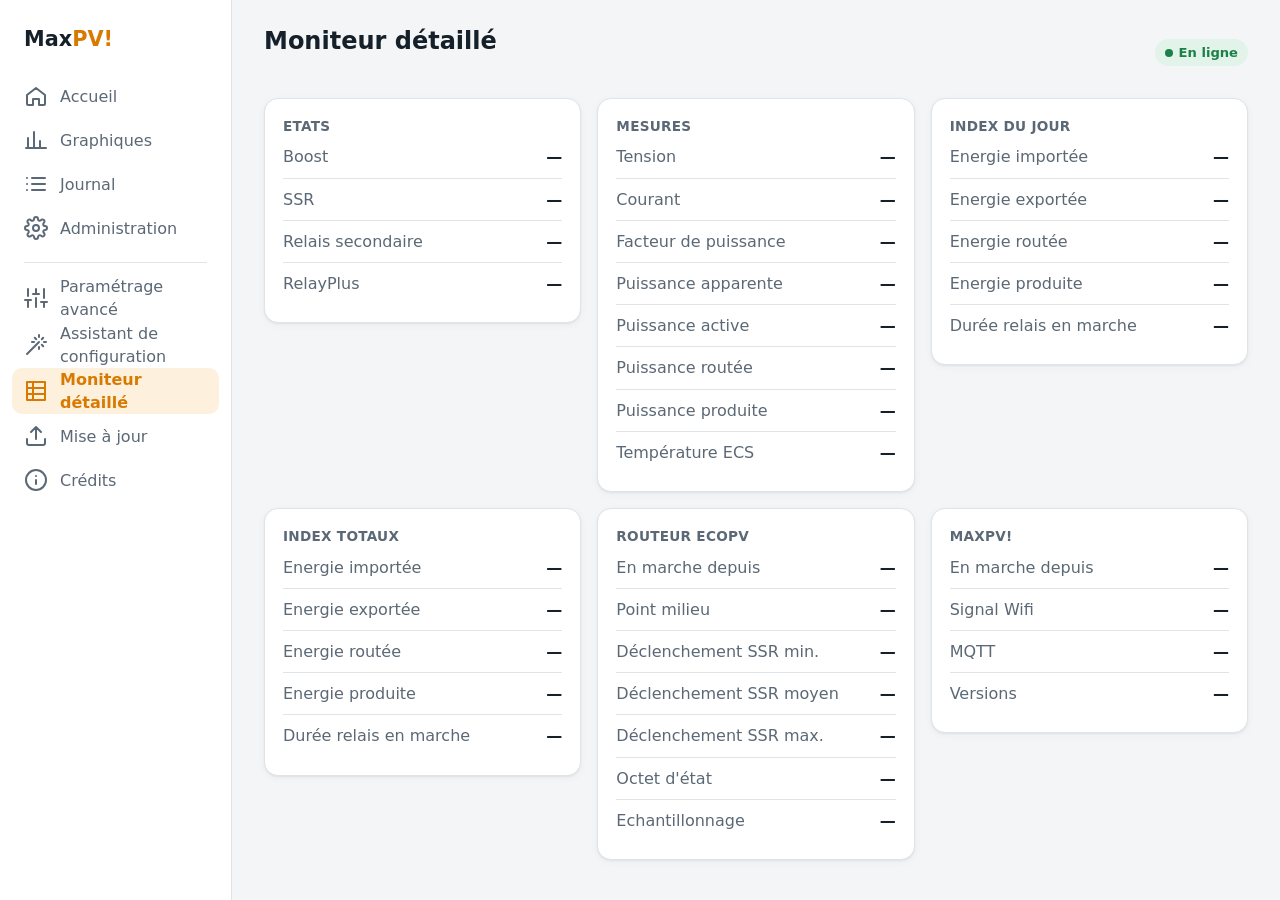
==== MaxPV3/data/index.html @ db477e9c "Interface responsive : toutes les pages Toutes les pages passent au socle commun app.css / app.js : " ====
<!doctype html>
<html lang="fr">

<head>
  <meta charset="utf-8">
  <meta name="viewport" content="width=device-width, initial-scale=1, viewport-fit=cover">
  <meta name="theme-color" content="#f3f5f7" media="(prefers-color-scheme: light)">
  <meta name="theme-color" content="#0e1317" media="(prefers-color-scheme: dark)">
  <title>MaxPV! Moniteur détaillé</title>
  <link rel="icon" href="favicon.ico">
  <link href="app.css?v=__WEBVER__" rel="stylesheet">
</head>

<body>

  <main class="content">

    <header class="topbar">
      <div>
        <h1>Moniteur détaillé</h1>
        <p class="sub" id="clock">&nbsp;</p>
      </div>
      <span class="pill" id="link" role="status">Connexion…</span>
    </header>

    <section class="grid">

      <article class="card">
        <h2 class="card-title">Etats</h2>
        <ul class="list">
          <li><span class="label">Boost</span><span class="value" id="boost">—</span></li>
          <li><span class="label">SSR</span><span class="value" id="ssr">—</span></li>
          <li><span class="label">Relais secondaire</span><span class="value" id="relay">—</span></li>
          <li><span class="label">RelayPlus</span><span class="value" id="relayplus">—</span></li>
        </ul>
      </article>

      <article class="card">
        <h2 class="card-title">Mesures</h2>
        <ul class="list">
          <li><span class="label">Tension</span><span class="value" id="vrms">—</span></li>
          <li><span class="label">Courant</span><span class="value" id="irms">—</span></li>
          <li><span class="label">Facteur de puissance</span><span class="value" id="cosphi">—</span></li>
          <li><span class="label">Puissance apparente</span><span class="value" id="papp">—</span></li>
          <li><span class="label">Puissance active</span><span class="value" id="pact">—</span></li>
          <li><span class="label">Puissance routée</span><span class="value" id="prouted">—</span></li>
          <li><span class="label">Puissance produite</span><span class="value" id="pprod">—</span></li>
          <li><span class="label">Température ECS</span><span class="value" id="temp">—</span></li>
        </ul>
      </article>

      <article class="card">
        <h2 class="card-title">Index du jour</h2>
        <ul class="list">
          <li><span class="label">Energie importée</span><span class="value" id="day-import">—</span></li>
          <li><span class="label">Energie exportée</span><span class="value" id="day-export">—</span></li>
          <li><span class="label">Energie routée</span><span class="value" id="day-routed">—</span></li>
          <li><span class="label">Energie produite</span><span class="value" id="day-prod">—</span></li>
          <li><span class="label">Durée relais en marche</span><span class="value" id="day-relay">—</span></li>
        </ul>
      </article>

      <article class="card">
        <h2 class="card-title">Index totaux</h2>
        <ul class="list">
          <li><span class="label">Energie importée</span><span class="value" id="index-import">—</span></li>
          <li><span class="label">Energie exportée</span><span class="value" id="index-export">—</span></li>
          <li><span class="label">Energie routée</span><span class="value" id="index-routed">—</span></li>
          <li><span class="label">Energie produite</span><span class="value" id="index-prod">—</span></li>
          <li><span class="label">Durée relais en marche</span><span class="value" id="index-relay">—</span></li>
        </ul>
      </article>

      <article class="card">
        <h2 class="card-title">Routeur EcoPV</h2>
        <ul class="list">
          <li><span class="label">En marche depuis</span><span class="value" id="ecopvuptime">—</span></li>
          <li><span class="label">Point milieu</span><span class="value" id="vbias">—</span></li>
          <li><span class="label">Déclenchement SSR min.</span><span class="value" id="dmin">—</span></li>
          <li><span class="label">Déclenchement SSR moyen</span><span class="value" id="davg">—</span></li>
          <li><span class="label">Déclenchement SSR max.</span><span class="value" id="dmax">—</span></li>
          <li><span class="label">Octet d'état</span><span class="value" id="statusbyte">—</span></li>
          <li><span class="label">Echantillonnage</span><span class="value" id="samples">—</span></li>
        </ul>
      </article>

      <article class="card">
        <h2 class="card-title">MaxPV!</h2>
        <ul class="list">
          <li><span class="label">En marche depuis</span><span class="value" id="uptime">—</span></li>
          <li><span class="label">Signal Wifi</span><span class="value" id="rssi">—</span></li>
          <li><span class="label">MQTT</span><span class="value" id="mqtt">—</span></li>
          <li><span class="label">Versions</span><span class="value" id="versions">—</span></li>
        </ul>
      </article>

    </section>

  </main>

  <script src="app.js?v=__WEBVER__"></script>
  <script>

    const $ = (id) => document.getElementById(id);
    const { fmt } = MaxPV;
    const set = (id, text) => { $(id).textContent = text; };
    const kwh = (v) => fmt.number(v, 3, "kWh");
    const MODES = { STOP: "Arrêt", AUTO: "Auto", FORCE: "Forcé" };
    const STATES = { ON: "en marche", OFF: "à l'arrêt", MAX: "pleine puissance", STOP: "arrêté", FORCE: "forcé" };
    const describe = (x) => (MODES[x.mode] || x.mode) + (x.state ? ", " + (STATES[x.state] || x.state) : "");

    MaxPV.onStatus((s, link) => {
      if (link === "demo") { $("link").textContent = "Démo"; $("link").className = "pill info"; }
      else if (link === "lost") { $("link").textContent = "Connexion perdue"; $("link").className = "pill bad"; }
      else if (s && !s.ecopv) { $("link").textContent = "EcoPV ne répond pas"; $("link").className = "pill warn"; }
      else { $("link").textContent = "En ligne"; $("link").className = "pill ok"; }
      if (!s) return;

      set("clock", s.time ? new Date(s.time * 1000).toLocaleString("fr-FR") : "Heure non synchronisée");
      set("boost", s.boost.on ? "en cours, encore " + fmt.duration(s.boost.remaining) : "arrêté");
      set("ssr", s.boost.on ? "piloté par le boost" : describe(s.ssr));
      set("relay", describe(s.relay));
      set("relayplus", s.relay.relayplus ? "actif" : "inactif");

      set("vrms", fmt.number(s.vrms, 1, "V"));
      set("irms", fmt.number(s.irms, 2, "A"));
      set("cosphi", fmt.number(s.cosphi, 3));
      set("papp", fmt.number(s.papp, 0, "VA"));
      set("pact", fmt.power(s.pact));
      set("prouted", fmt.power(s.prouted));
      set("pprod", fmt.power(s.pprod));
      set("temp", fmt.known(s.temp) ? s.temp + " °C" : "pas de sonde");

      set("day-import", kwh(s.day.import));
      set("day-export", kwh(s.day.export));
      set("day-routed", kwh(s.day.routed));
      set("day-prod", kwh(s.day.prod));
      set("day-relay", fmt.number(s.day.relay, 0, "min"));
      set("index-import", kwh(s.index.import));
      set("index-export", kwh(s.index.export));
      set("index-routed", kwh(s.index.routed));
      set("index-prod", kwh(s.index.prod));
      set("index-relay", fmt.number(s.index.relay, 0, "min"));

      set("ecopvuptime", s.ecopvuptime ? s.ecopvuptime.replace(/^(\d+):/, "$1 j ") : "—");
      set("vbias", fmt.number(s.vbias, 3, "V"));
      set("dmin", fmt.number(s.dmin, 2, "ms"));
      set("davg", fmt.number(s.davg, 2, "ms"));
      set("dmax", fmt.number(s.dmax, 2, "ms"));
      set("statusbyte", s.statusbyte || "—");
      set("samples", fmt.number(s.samples, 0, "éch./s"));

      set("uptime", fmt.duration(s.uptime));
      set("rssi", s.rssi + " dBm");
      set("mqtt", { off: "inactif", connected: "connecté", disconnected: "déconnecté" }[s.mqtt] || s.mqtt);
      set("versions", "MaxPV! " + s.version.maxpv + " · site " + s.version.web + " · EcoPV " + (s.version.ecopv || "—"));
    });

  </script>
</body>

</html>
---- MaxPV3/data/app.css ----
/* MaxPV! - Feuille de style commune de l'interface responsive
   Téléphone : une colonne, navigation en bas d'écran
   Ordinateur (900 px et plus) : menu latéral, cartes en grille */

:root {
  --bg: #f3f5f7;
  --surface: #ffffff;
  --surface-2: #eef1f4;
  --border: #dfe4e9;
  --text: #16202a;
  --muted: #5b6875;
  --accent: #d97a00;
  --accent-soft: #fdf0dc;
  --import: #c2382f;
  --import-soft: #fbe7e5;
  --export: #1c8048;
  --export-soft: #e2f3e9;
  --info: #2459c4;
  --info-soft: #e5edfb;
  --warn: #a35f00;
  --warn-soft: #fcefd9;
  --radius: 14px;
  --shadow: 0 1px 2px rgba(16, 24, 32, 0.06), 0 2px 8px rgba(16, 24, 32, 0.04);
  --nav-width: 232px;
  --bottom-nav: 64px;
  color-scheme: light;
}

@media (prefers-color-scheme: dark) {
  :root {
    --bg: #0e1317;
    --surface: #171f26;
    --surface-2: #202a32;
    --border: #2a3640;
    --text: #e6ecf1;
    --muted: #97a4af;
    --accent: #ffad33;
    --accent-soft: #3a2a12;
    --import: #ff7b70;
    --import-soft: #3a1d1b;
    --export: #4fcb86;
    --export-soft: #15321f;
    --info: #78a6ff;
    --info-soft: #1a2740;
    --warn: #ffbf5c;
    --warn-soft: #3a2b12;
    --shadow: none;
    color-scheme: dark;
  }
}

* { box-sizing: border-box; }

/* L'attribut hidden doit l'emporter sur les display définis par les classes (.grid, .bar…) */
[hidden] { display: none !important; }

html { -webkit-text-size-adjust: 100%; }

body {
  margin: 0;
  background: var(--bg);
  color: var(--text);
  font: 16px/1.45 system-ui, -apple-system, "Segoe UI", Roboto, "Helvetica Neue", Arial, sans-serif;
}

a { color: var(--info); }

h1, h2, h3 { margin: 0; font-weight: 650; }

.num { font-variant-numeric: tabular-nums; }

/* ---------- Structure générale ---------- */

.content {
  max-width: 1400px;
  margin: 0 auto;
  padding: 16px 16px calc(var(--bottom-nav) + 24px + env(safe-area-inset-bottom));
}

@media (min-width: 900px) {
  .content {
    margin-left: var(--nav-width);
    padding: 24px 32px 40px;
  }
}

@media (min-width: 1632px) {
  .content { margin-left: calc(var(--nav-width) + (100vw - var(--nav-width) - 1400px) / 2); }
}

.topbar {
  display: flex;
  align-items: center;
  justify-content: space-between;
  gap: 12px;
  margin-bottom: 16px;
}

.topbar h1 { font-size: 1.5rem; }

.topbar .sub { margin: 2px 0 0; color: var(--muted); font-size: 0.9rem; }

/* ---------- Navigation ---------- */

.nav-side { display: none; }

.nav-bottom {
  position: fixed;
  left: 0;
  right: 0;
  bottom: 0;
  z-index: 20;
  display: flex;
  background: var(--surface);
  border-top: 1px solid var(--border);
  padding-bottom: env(safe-area-inset-bottom);
}

.nav-bottom a,
.nav-bottom button {
  flex: 1;
  display: flex;
  flex-direction: column;
  align-items: center;
  justify-content: center;
  gap: 2px;
  min-height: var(--bottom-nav);
  padding: 6px 2px;
  border: 0;
  background: none;
  color: var(--muted);
  font: inherit;
  font-size: 0.72rem;
  text-decoration: none;
  cursor: pointer;
}

.nav-bottom [aria-current="page"] { color: var(--accent); font-weight: 600; }

.nav-icon { width: 24px; height: 24px; flex: none; }

.nav-sheet {
  position: fixed;
  inset: 0;
  z-index: 30;
  display: none;
  background: rgba(0, 0, 0, 0.4);
}

.nav-sheet.open { display: block; }

.nav-sheet ul {
  position: absolute;
  left: 0;
  right: 0;
  bottom: 0;
  margin: 0;
  padding: 8px 8px calc(8px + env(safe-area-inset-bottom));
  list-style: none;
  background: var(--surface);
  border-radius: var(--radius) var(--radius) 0 0;
}

.nav-sheet a {
  display: flex;
  align-items: center;
  gap: 12px;
  min-height: 52px;
  padding: 0 12px;
  border-radius: 10px;
  color: var(--text);
  text-decoration: none;
}

.nav-sheet a[aria-current="page"] { color: var(--accent); font-weight: 600; }

@media (min-width: 900px) {
  .nav-bottom, .nav-sheet, .nav-sheet.open { display: none; }

  .nav-side {
    position: fixed;
    top: 0;
    bottom: 0;
    left: 0;
    z-index: 20;
    display: flex;
    flex-direction: column;
    width: var(--nav-width);
    padding: 20px 12px;
    overflow-y: auto;
    background: var(--surface);
    border-right: 1px solid var(--border);
  }

  .nav-side .brand {
    padding: 4px 12px 20px;
    color: var(--text);
    font-size: 1.3rem;
    font-weight: 700;
    text-decoration: none;
  }

  .nav-side .brand span { color: var(--accent); }

  .nav-side a.item {
    display: flex;
    align-items: center;
    gap: 12px;
    min-height: 44px;
    padding: 0 12px;
    border-radius: 10px;
    color: var(--muted);
    text-decoration: none;
  }

  .nav-side a.item:hover { background: var(--surface-2); color: var(--text); }

  .nav-side a.item[aria-current="page"] { background: var(--accent-soft); color: var(--accent); font-weight: 600; }

  .nav-side .sep { height: 1px; margin: 12px; background: var(--border); }
}

/* ---------- Cartes ---------- */

/* 1 colonne sur téléphone, 2 sur tablette ou petit écran, 3 sur grand écran.
   dense : une carte plus petite vient combler la place laissée à côté d'une grande */
.grid {
  display: grid;
  grid-template-columns: minmax(0, 1fr);
  grid-auto-flow: row dense;
  gap: 16px;
  align-items: start;
}

@media (min-width: 700px) {
  .grid { grid-template-columns: repeat(2, minmax(0, 1fr)); }
  .span-2 { grid-column: span 2; }
}

@media (min-width: 1250px) {
  .grid { grid-template-columns: repeat(3, minmax(0, 1fr)); }
  .rows-2 { grid-row: span 2; }
}

.card {
  min-width: 0;
  padding: 18px;
  background: var(--surface);
  border: 1px solid var(--border);
  border-radius: var(--radius);
  box-shadow: var(--shadow);
}

.card-head {
  display: flex;
  align-items: center;
  justify-content: space-between;
  gap: 8px;
  margin-bottom: 10px;
}

.card-title { color: var(--muted); font-size: 0.85rem; font-weight: 600; letter-spacing: 0.02em; text-transform: uppercase; }

.metric { font-size: clamp(2rem, 7vw, 2.6rem); font-weight: 700; line-height: 1.1; font-variant-numeric: tabular-nums; }

.metric small { margin-left: 4px; color: var(--muted); font-size: 0.45em; font-weight: 600; }

.metric-sub { margin-top: 6px; color: var(--muted); font-size: 0.92rem; }

.tiles { display: grid; grid-template-columns: repeat(2, minmax(0, 1fr)); gap: 8px; margin-top: 14px; }

.tiles.tiles-3 { grid-template-columns: repeat(3, minmax(0, 1fr)); }

.tile { padding: 8px 10px; background: var(--surface-2); border-radius: 10px; }

.tile .label { color: var(--muted); font-size: 0.78rem; line-height: 1.25; }

.tile .value { font-size: 1.02rem; font-weight: 650; font-variant-numeric: tabular-nums; white-space: nowrap; }

@media (min-width: 520px) {
  .tiles { gap: 10px; }
  .tile { padding: 10px 12px; }
  .tile .value { font-size: 1.15rem; }
}

.list { margin: 0; padding: 0; list-style: none; }

.list li {
  display: flex;
  align-items: baseline;
  justify-content: space-between;
  gap: 12px;
  padding: 9px 0;
  border-bottom: 1px solid var(--border);
}

.list li:last-child { border-bottom: 0; }

.list .label { color: var(--muted); }

.list .value { font-weight: 600; font-variant-numeric: tabular-nums; text-align: right; }

.bar { height: 8px; margin-top: 12px; overflow: hidden; background: var(--surface-2); border-radius: 4px; }

.bar > span { display: block; height: 100%; width: 0; background: var(--accent); border-radius: 4px; transition: width 0.6s ease; }

/* ---------- Pastilles d'état ---------- */

.pill {
  display: inline-flex;
  align-items: center;
  gap: 6px;
  padding: 4px 10px;
  border-radius: 999px;
  background: var(--surface-2);
  color: var(--muted);
  font-size: 0.82rem;
  font-weight: 600;
  white-space: nowrap;
}

.pill::before { content: ""; width: 8px; height: 8px; border-radius: 50%; background: currentColor; }

.pill.ok { background: var(--export-soft); color: var(--export); }
.pill.warn { background: var(--warn-soft); color: var(--warn); }
.pill.bad { background: var(--import-soft); color: var(--import); }
.pill.info { background: var(--info-soft); color: var(--info); }
.pill.hot { background: var(--accent-soft); color: var(--accent); }

.is-import { color: var(--import); }
.is-export { color: var(--export); }

/* ---------- Commandes ---------- */

.control { padding: 12px 0; border-bottom: 1px solid var(--border); }

.control:first-of-type { padding-top: 0; }

.control:last-child { padding-bottom: 0; border-bottom: 0; }

.control-head { display: flex; align-items: center; justify-content: space-between; gap: 8px; margin-bottom: 10px; }

.control-head h3 { font-size: 1rem; }

.control-note { margin-top: 8px; color: var(--muted); font-size: 0.88rem; }

.btn {
  display: inline-flex;
  align-items: center;
  justify-content: center;
  gap: 8px;
  min-height: 48px;
  padding: 0 18px;
  border: 1px solid var(--border);
  border-radius: 12px;
  background: var(--surface-2);
  color: var(--text);
  font: inherit;
  font-weight: 600;
  cursor: pointer;
}

.btn:disabled { opacity: 0.55; cursor: wait; }

.btn.primary { background: var(--accent); border-color: var(--accent); color: #fff; }

.btn.block { width: 100%; }

.seg { display: grid; grid-template-columns: repeat(3, 1fr); gap: 4px; padding: 4px; background: var(--surface-2); border-radius: 12px; }

.seg button {
  min-height: 44px;
  border: 0;
  border-radius: 9px;
  background: none;
  color: var(--muted);
  font: inherit;
  font-weight: 600;
  cursor: pointer;
}

.seg button[aria-pressed="true"] { background: var(--surface); color: var(--text); box-shadow: 0 1px 3px rgba(0, 0, 0, 0.15); }

.seg button:disabled { cursor: wait; }

:focus-visible { outline: 3px solid var(--info); outline-offset: 2px; }

/* ---------- Bandeaux et événements ---------- */

.banner {
  display: flex;
  flex-wrap: wrap;
  align-items: center;
  justify-content: space-between;
  gap: 8px 16px;
  margin-bottom: 16px;
  padding: 12px 16px;
  border-radius: var(--radius);
  background: var(--info-soft);
  color: var(--info);
  font-weight: 600;
}

.banner.warn { background: var(--warn-soft); color: var(--warn); }

.events li { display: grid; grid-template-columns: auto 1fr; gap: 2px 12px; padding: 10px 0; border-bottom: 1px solid var(--border); }

.events li:last-child { border-bottom: 0; }

.events time { color: var(--muted); font-size: 0.85rem; font-variant-numeric: tabular-nums; white-space: nowrap; }

.events .msg { min-width: 0; overflow-wrap: anywhere; }

.empty { color: var(--muted); }

.foot { margin-top: 24px; color: var(--muted); font-size: 0.85rem; text-align: center; }

.foot span + span::before { content: " · "; }

@media (prefers-reduced-motion: reduce) {
  .bar > span, .switch input, .switch input::after, .gauge .value, .gauge .max { transition: none; }
}

/* ---------- Pages de contenu ---------- */

.page-narrow { max-width: 820px; }

.stack { display: grid; gap: 16px; }

.lead { margin: 0 0 16px; color: var(--muted); }

.card h2 + p, .card .hint { margin: 4px 0 0; color: var(--muted); font-size: 0.92rem; }

.btn.danger { background: var(--import); border-color: var(--import); color: #fff; }

.btn.ghost { background: none; }

.btn-row { display: flex; flex-wrap: wrap; gap: 10px; }

.btn-row .btn { flex: 1 1 220px; }

a.btn { text-decoration: none; }

/* ---------- Formulaires ---------- */

.form-grid { display: grid; grid-template-columns: minmax(0, 1fr); gap: 14px; margin-top: 14px; }

@media (min-width: 600px) {
  .form-grid { grid-template-columns: repeat(2, minmax(0, 1fr)); }
  .form-grid .full { grid-column: 1 / -1; }
}

.field { display: grid; gap: 6px; min-width: 0; }

.field > span { color: var(--muted); font-size: 0.88rem; font-weight: 600; }

.field small { color: var(--muted); font-size: 0.8rem; }

input[type="text"], input[type="number"], input[type="password"], input[type="file"], select {
  width: 100%;
  min-height: 46px;
  padding: 10px 12px;
  border: 1px solid var(--border);
  border-radius: 10px;
  background: var(--surface);
  color: var(--text);
  font: inherit;
  font-size: 16px; /* évite le zoom automatique sur iPhone */
}

input:disabled { background: var(--surface-2); color: var(--muted); }

input:invalid:not(:placeholder-shown) { border-color: var(--import); }

input[type="range"] { width: 100%; min-height: 44px; accent-color: var(--accent); }

.switch {
  display: flex;
  align-items: center;
  justify-content: space-between;
  gap: 16px;
  min-height: 48px;
  cursor: pointer;
}

.switch input {
  appearance: none;
  -webkit-appearance: none;
  position: relative;
  flex: none;
  width: 50px;
  height: 30px;
  margin: 0;
  border-radius: 15px;
  background: var(--border);
  cursor: pointer;
  transition: background 0.2s;
}

.switch input::after {
  content: "";
  position: absolute;
  top: 3px;
  left: 3px;
  width: 24px;
  height: 24px;
  border-radius: 50%;
  background: #fff;
  box-shadow: 0 1px 2px rgba(0, 0, 0, 0.3);
  transition: transform 0.2s;
}

.switch input:checked { background: var(--accent); }

.switch input:checked::after { transform: translateX(20px); }

/* Champs d'une section désactivée par son interrupteur */
.dependent[aria-disabled="true"] { opacity: 0.5; }

/* Barre d'enregistrement : collée en bas de l'écran, au-dessus de la navigation sur téléphone */
.save-bar {
  position: sticky;
  bottom: calc(var(--bottom-nav) + env(safe-area-inset-bottom) + 8px);
  z-index: 10;
  display: flex;
  flex-wrap: wrap;
  align-items: center;
  justify-content: space-between;
  gap: 10px;
  padding: 12px 16px;
  background: var(--surface);
  border: 1px solid var(--border);
  border-radius: var(--radius);
  box-shadow: 0 4px 16px rgba(0, 0, 0, 0.12);
}

@media (min-width: 900px) {
  .save-bar { bottom: 16px; }
}

.save-bar .msg { color: var(--muted); font-size: 0.92rem; }

/* ---------- Paramètres du routeur ---------- */

.param { display: grid; grid-template-columns: minmax(0, 1fr) 140px; align-items: center; gap: 8px 16px; padding: 12px 0; border-bottom: 1px solid var(--border); }

.param:last-child { border-bottom: 0; }

.param .name { font-weight: 650; }

.param .name code { color: var(--muted); font-size: 0.8rem; font-weight: 600; }

.param .desc { color: var(--muted); font-size: 0.88rem; }

.param input.changed { border-color: var(--accent); box-shadow: 0 0 0 1px var(--accent); }

/* ---------- Notifications ---------- */

.toasts {
  position: fixed;
  left: 16px;
  right: 16px;
  bottom: calc(var(--bottom-nav) + env(safe-area-inset-bottom) + 12px);
  z-index: 40;
  display: grid;
  gap: 8px;
  justify-items: center;
  pointer-events: none;
}

@media (min-width: 900px) {
  .toasts { left: calc(var(--nav-width) + 16px); bottom: 24px; }
}

.toast {
  max-width: 560px;
  padding: 12px 16px;
  border-radius: 12px;
  background: var(--text);
  color: var(--bg);
  font-weight: 600;
  box-shadow: 0 6px 20px rgba(0, 0, 0, 0.25);
  pointer-events: auto;
}

.toast.ok { background: var(--export); color: #fff; }
.toast.bad { background: var(--import); color: #fff; }

/* ---------- Filtres ---------- */

.chips { display: flex; gap: 8px; margin-bottom: 16px; overflow-x: auto; padding-bottom: 4px; }

.chips button {
  flex: none;
  min-height: 40px;
  padding: 0 14px;
  border: 1px solid var(--border);
  border-radius: 999px;
  background: var(--surface);
  color: var(--muted);
  font: inherit;
  font-weight: 600;
  cursor: pointer;
}

.chips button[aria-pressed="true"] { background: var(--accent-soft); border-color: var(--accent); color: var(--accent); }

/* ---------- Journal ---------- */

.journal li { display: grid; grid-template-columns: auto minmax(0, 1fr); gap: 4px 12px; align-items: baseline; padding: 12px 0; border-bottom: 1px solid var(--border); }

.journal li:last-child { border-bottom: 0; }

.journal time { color: var(--muted); font-size: 0.85rem; font-variant-numeric: tabular-nums; white-space: nowrap; }

.journal .msg { min-width: 0; overflow-wrap: anywhere; }

.journal .pill { margin-right: 8px; vertical-align: 1px; }

@media (max-width: 520px) {
  .journal li { grid-template-columns: minmax(0, 1fr); }
}

/* ---------- Graphiques ---------- */

.chart { position: relative; margin-top: 8px; user-select: none; touch-action: pan-y; }

.chart svg { display: block; width: 100%; height: auto; overflow: visible; }

.chart .axis text { fill: var(--muted); font-size: 11px; font-variant-numeric: tabular-nums; }

.chart .grid-line { stroke: var(--border); stroke-width: 1; }

.chart .zero-line { stroke: var(--muted); stroke-width: 1; opacity: 0.6; }

.chart .cursor-line { stroke: var(--muted); stroke-width: 1; stroke-dasharray: 3 3; }

.chart-legend { display: flex; flex-wrap: wrap; gap: 4px 14px; margin-top: 8px; font-size: 0.88rem; }

.chart-legend span { display: inline-flex; align-items: center; gap: 6px; }

.chart-legend i { width: 12px; height: 3px; border-radius: 2px; }

.chart-legend b { font-variant-numeric: tabular-nums; }

.chart-empty { padding: 32px 0; color: var(--muted); text-align: center; }

/* ---------- Assistant ---------- */

.step { counter-increment: step; }

.step .card-title::before { content: "Etape " counter(step) " · "; color: var(--accent); }

.steps { counter-reset: step; }

.step.done { border-color: var(--export); }

.inline-form { display: grid; grid-template-columns: minmax(0, 1fr) auto; gap: 10px; margin-top: 12px; }

.gauge { position: relative; height: 36px; margin-top: 14px; border-radius: 8px; overflow: hidden; background: linear-gradient(to right, var(--surface-2) 0 25%, var(--warn-soft) 25% 37.5%, var(--export-soft) 37.5%); }

.gauge .value, .gauge .max { position: absolute; top: 0; bottom: 0; width: 4px; margin-left: -2px; border-radius: 2px; transition: left 0.4s ease; }

.gauge .value { background: var(--info); }

.gauge .max { background: var(--export); opacity: 0.7; }

.gauge-scale { display: flex; justify-content: space-between; color: var(--muted); font-size: 0.8rem; font-variant-numeric: tabular-nums; }

/* ---------- Crédits ---------- */

.prose p { margin: 0 0 10px; }

.prose ul { margin: 0; padding-left: 20px; }

.prose li { margin: 4px 0; }
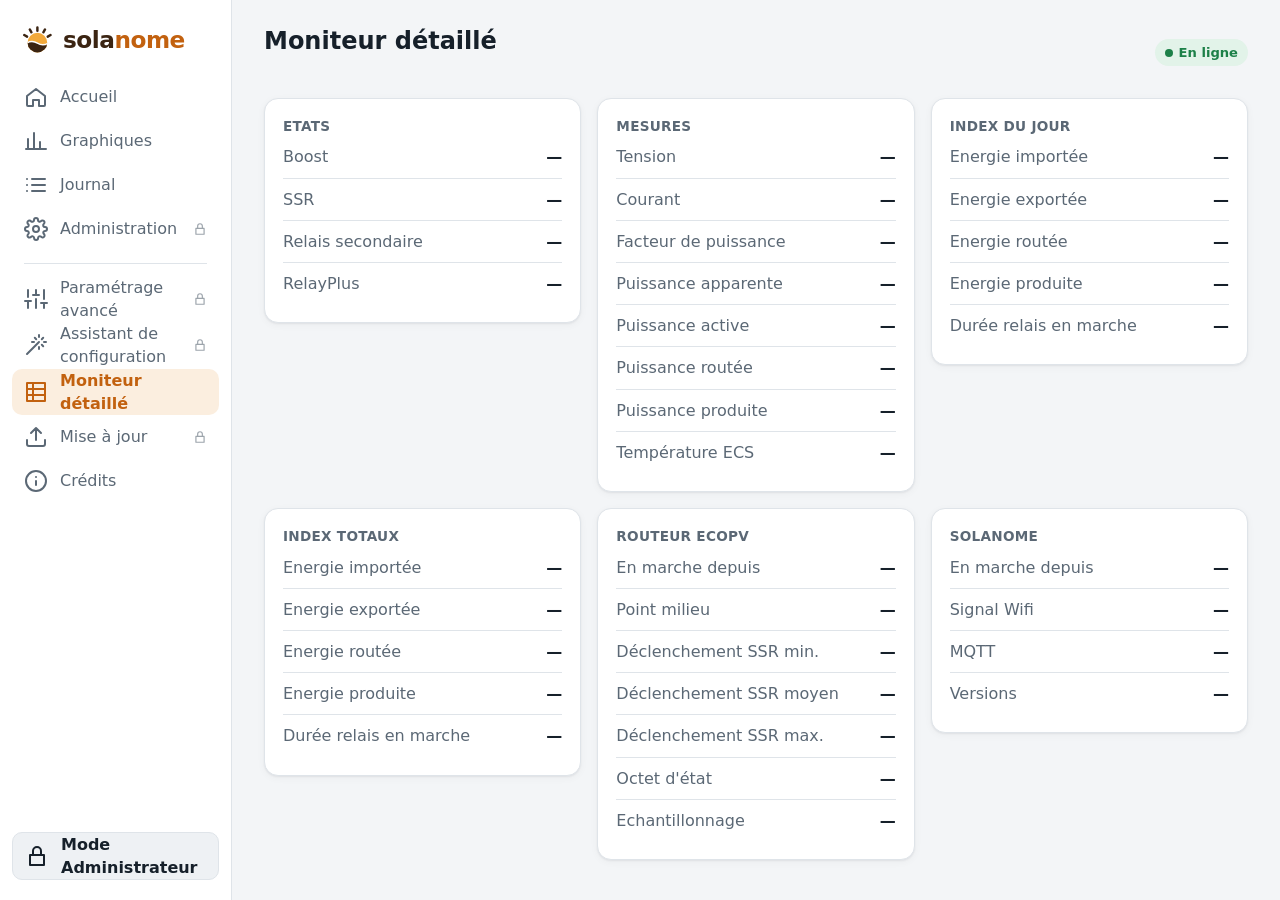
==== commit 3a70e7c9: "Interface : nouveau nom Solanome et logo - Logo Solanome (soleil coupé par une vague) dessiné en SVG" ====
--- a/MaxPV3/data/index.html
+++ b/MaxPV3/data/index.html
@@ -6,9 +6,11 @@
   <meta name="viewport" content="width=device-width, initial-scale=1, viewport-fit=cover">
   <meta name="theme-color" content="#f3f5f7" media="(prefers-color-scheme: light)">
   <meta name="theme-color" content="#0e1317" media="(prefers-color-scheme: dark)">
-  <title>MaxPV! Moniteur détaillé</title>
-  <link rel="icon" href="favicon.ico">
-  <link href="app.css?v=__WEBVER__" rel="stylesheet">
+  <title>Solanome · Moniteur détaillé</title>
+  <link rel="icon" href="favicon.ico" sizes="64x64">
+  <link rel="icon" href="favicon.svg" type="image/svg+xml">
+  <link rel="apple-touch-icon" href="favicon.ico">
+  <link href="app.css?v=__ASSETS__" rel="stylesheet">
 </head>
 
 <body>
@@ -85,7 +87,7 @@
       </article>
 
       <article class="card">
-        <h2 class="card-title">MaxPV!</h2>
+        <h2 class="card-title">Solanome</h2>
         <ul class="list">
           <li><span class="label">En marche depuis</span><span class="value" id="uptime">—</span></li>
           <li><span class="label">Signal Wifi</span><span class="value" id="rssi">—</span></li>
@@ -98,7 +100,7 @@
 
   </main>
 
-  <script src="app.js?v=__WEBVER__"></script>
+  <script src="app.js?v=__ASSETS__"></script>
   <script>
 
     const $ = (id) => document.getElementById(id);
@@ -153,7 +155,7 @@
       set("uptime", fmt.duration(s.uptime));
       set("rssi", s.rssi + " dBm");
       set("mqtt", { off: "inactif", connected: "connecté", disconnected: "déconnecté" }[s.mqtt] || s.mqtt);
-      set("versions", "MaxPV! " + s.version.maxpv + " · site " + s.version.web + " · EcoPV " + (s.version.ecopv || "—"));
+      set("versions", "Solanome " + s.version.maxpv + " · site " + s.version.web + " · EcoPV " + (s.version.ecopv || "—"));
     });
 
   </script>
--- a/MaxPV3/data/app.css
+++ b/MaxPV3/data/app.css
@@ -1,4 +1,4 @@
-/* MaxPV! - Feuille de style commune de l'interface responsive
+/* Solanome - Feuille de style commune de l'interface responsive
    Téléphone : une colonne, navigation en bas d'écran
    Ordinateur (900 px et plus) : menu latéral, cartes en grille */
 
@@ -9,8 +9,14 @@
   --border: #dfe4e9;
   --text: #16202a;
   --muted: #5b6875;
-  --accent: #d97a00;
-  --accent-soft: #fdf0dc;
+  --accent: #c2610f;
+  --accent-soft: #fbeedf;
+  --logo-ray: #3b2412;
+  --logo-top: #f2a93b;
+  --logo-bottom: #3b2412;
+  --logo-wave: #ffffff;
+  --brand-sola: #3b2412;
+  --brand-nome: #c2610f;
   --import: #c2382f;
   --import-soft: #fbe7e5;
   --export: #1c8048;
@@ -34,8 +40,14 @@
     --border: #2a3640;
     --text: #e6ecf1;
     --muted: #97a4af;
-    --accent: #ffad33;
+    --accent: #f2a93b;
     --accent-soft: #3a2a12;
+    --logo-ray: #f2a93b;
+    --logo-top: #f2a93b;
+    --logo-bottom: #c2610f;
+    --logo-wave: #ffffff;
+    --brand-sola: #ffffff;
+    --brand-nome: #f2a93b;
     --import: #ff7b70;
     --import-soft: #3a1d1b;
     --export: #4fcb86;
@@ -192,15 +204,7 @@
     border-right: 1px solid var(--border);
   }
 
-  .nav-side .brand {
-    padding: 4px 12px 20px;
-    color: var(--text);
-    font-size: 1.3rem;
-    font-weight: 700;
-    text-decoration: none;
-  }
-
-  .nav-side .brand span { color: var(--accent); }
+  .nav-side .brand { padding: 2px 8px 18px; font-size: 1.45rem; }
 
   .nav-side a.item {
     display: flex;
@@ -674,3 +678,93 @@
 .prose ul { margin: 0; padding-left: 20px; }
 
 .prose li { margin: 4px 0; }
+
+/* ---------- Mode Administrateur ---------- */
+
+.nav-lock { flex: none; width: 14px; height: 14px; margin-left: auto; opacity: 0.6; }
+
+html.admin .nav-lock { display: none; }
+
+.admin-toggle {
+  display: flex;
+  align-items: center;
+  gap: 12px;
+  width: 100%;
+  min-height: 48px;
+  padding: 0 12px;
+  border: 1px solid var(--border);
+  border-radius: 10px;
+  background: var(--surface-2);
+  color: var(--text);
+  font: inherit;
+  font-weight: 600;
+  text-align: left;
+  cursor: pointer;
+}
+
+.admin-toggle[aria-pressed="true"] { background: var(--accent-soft); border-color: var(--accent); color: var(--accent); }
+
+.nav-side .admin-toggle { margin-top: auto; }
+
+.nav-sheet .admin-toggle { margin-bottom: 6px; }
+
+html.admin .locked-only, html:not(.admin) .admin-only { display: none; }
+
+.locked-card { display: grid; justify-items: center; gap: 10px; padding: 32px 18px; text-align: center; }
+
+.locked-card .locked-icon { width: 40px; height: 40px; color: var(--accent); }
+
+.locked-card h2 { font-size: 1.15rem; }
+
+dialog.login {
+  width: min(420px, calc(100vw - 32px));
+  padding: 22px;
+  border: 1px solid var(--border);
+  border-radius: var(--radius);
+  background: var(--surface);
+  color: var(--text);
+  box-shadow: 0 12px 40px rgba(0, 0, 0, 0.3);
+}
+
+dialog.login::backdrop { background: rgba(0, 0, 0, 0.45); }
+
+dialog.login form { display: grid; gap: 14px; }
+
+dialog.login h2 { font-size: 1.2rem; }
+
+dialog.login .hint { margin: 0; color: var(--muted); font-size: 0.92rem; }
+
+.login-error { min-height: 1.2em; margin: 0; color: var(--import); font-weight: 600; }
+
+/* ---------- Logo Solanome ---------- */
+
+.brand, .brand-mobile {
+  display: inline-flex;
+  align-items: center;
+  gap: 0.35em;
+  text-decoration: none;
+}
+
+.logo-mark { width: 1.5em; height: 1.5em; flex: none; }
+
+.logo-rays { stroke: var(--logo-ray); }
+.logo-top { fill: var(--logo-top); }
+.logo-bottom { fill: var(--logo-bottom); }
+.logo-wave { stroke: var(--logo-wave); }
+
+.wordmark {
+  font-family: "Lexend", "Sora", "Nunito", system-ui, -apple-system, "Segoe UI", Roboto, sans-serif;
+  font-weight: 700;
+  letter-spacing: -0.02em;
+  line-height: 1;
+}
+
+.wordmark .sola { color: var(--brand-sola); }
+.wordmark .nome { color: var(--brand-nome); }
+
+/* Sur téléphone : logo compact au-dessus du titre de la page */
+.brand-mobile { margin-bottom: 10px; font-size: 1.15rem; }
+
+@media (min-width: 900px) {
+  .brand-mobile { display: none; }
+}
